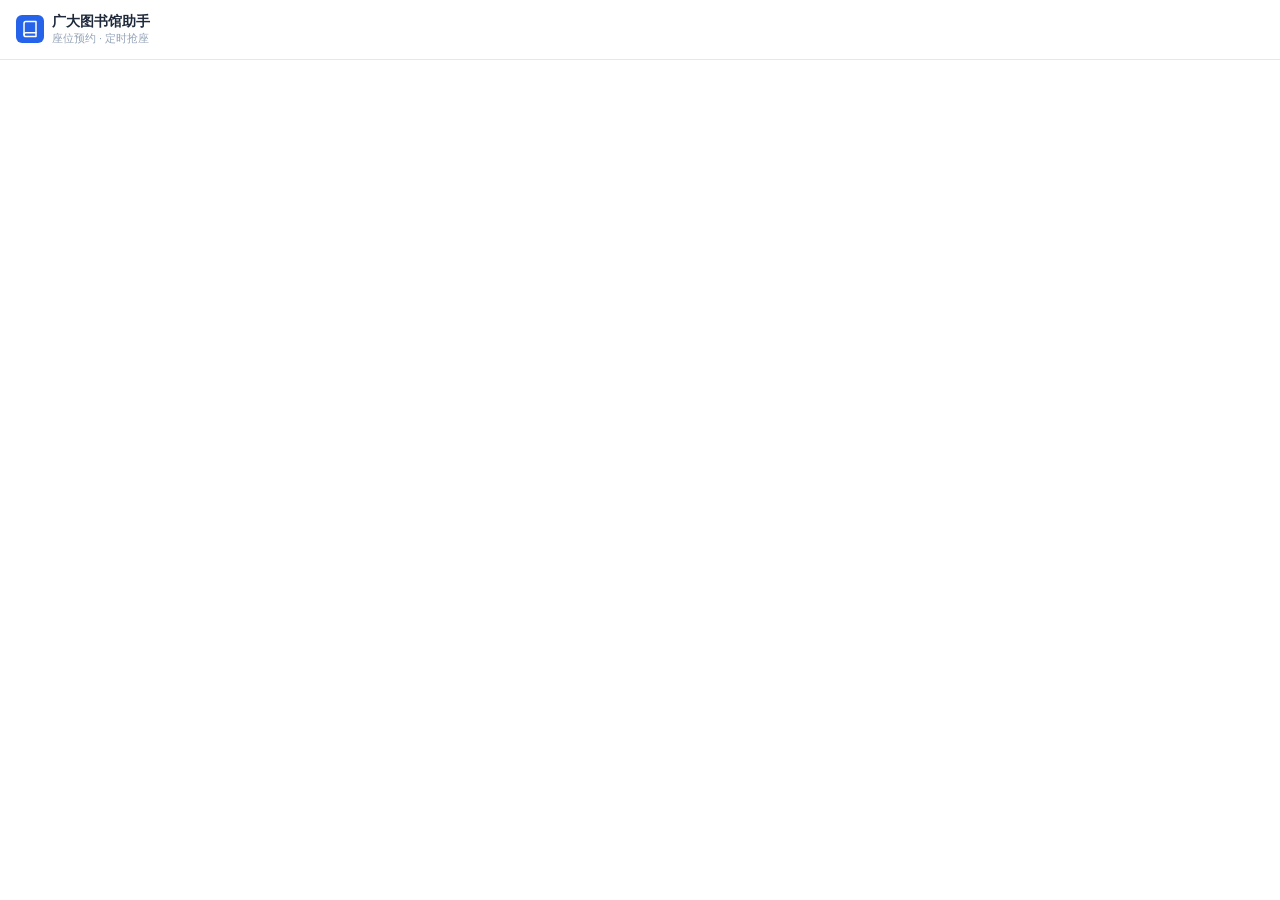
==== nav.html @ 0c0d89a9 "Add files via upload" ====
<!DOCTYPE html>
<html lang="zh-CN">
<head>
<meta charset="UTF-8">
<meta name="viewport" content="width=device-width, initial-scale=1.0">
<title>功能导航</title>
<link rel="stylesheet" href="shared.css">
</head>
<body>

<div class="nav-panel">

  <!-- 头部 -->
  <div class="nav-header">
    <div class="nav-header-logo">
      <svg viewBox="0 0 24 24" fill="none" stroke="currentColor" stroke-width="2" stroke-linecap="round" stroke-linejoin="round"><path d="M4 19.5A2.5 2.5 0 0 1 6.5 17H20"/><path d="M6.5 2H20v20H6.5A2.5 2.5 0 0 1 4 19.5v-15A2.5 2.5 0 0 1 6.5 2z"/></svg>
    </div>
    <div>
      <div class="nav-header-title">广大图书馆助手</div>
      <div class="nav-header-sub">座位预约 · 定时抢座</div>
    </div>
  </div>

  <!-- 导航列表 -->
  <div class="nav-groups" id="navGroups"></div>

</div>

<!-- 二级视图：首页 FAQ -->
<div class="nav-subview" id="subview-home">
  <div class="nav-subview-header">
    <button class="nav-subview-back" onclick="closeSubview()">
      <svg viewBox="0 0 24 24" fill="none" stroke="currentColor" stroke-width="2" stroke-linecap="round" stroke-linejoin="round" width="18" height="18"><line x1="19" y1="12" x2="5" y2="12"/><polyline points="12 19 5 12 12 5"/></svg>
    </button>
    <span class="nav-subview-title">常见问题</span>
  </div>
  <div class="nav-subview-body" id="faqBody"></div>
</div>

<!-- 二级视图：精简态势分析 -->
<div class="nav-subview" id="subview-analysis-mini">
  <div class="nav-subview-header">
    <button class="nav-subview-back" onclick="closeSubview()">
      <svg viewBox="0 0 24 24" fill="none" stroke="currentColor" stroke-width="2" stroke-linecap="round" stroke-linejoin="round" width="18" height="18"><line x1="19" y1="12" x2="5" y2="12"/><polyline points="12 19 5 12 12 5"/></svg>
    </button>
    <span class="nav-subview-title">空座概览</span>
    <button class="btn btn-sm" onclick="loadAnalysisMini()" style="margin-left:auto;" title="刷新">
      <svg viewBox="0 0 24 24" fill="none" stroke="currentColor" stroke-width="2" stroke-linecap="round" stroke-linejoin="round" width="14" height="14"><polyline points="23 4 23 10 17 10"/><path d="M3.51 9a9 9 0 0 1 14.85-3.36L23 10"/></svg>
    </button>
  </div>
  <div class="nav-subview-body" id="analysisBody">
    <div class="loading"><div class="spinner"></div>加载中...</div>
  </div>
</div>

<!-- 对话引导浮层 -->
<div class="dialog-prompt" id="dialogPrompt">
  <button class="prompt-close" onclick="hidePrompt()">&times;</button>
  <div class="prompt-title" id="promptTitle"></div>
  <div class="prompt-hint" id="promptHint"></div>
</div>

<script src="shared.js"></script>
<script>
(function() {
  const { NAV_CONFIG, ICONS, sendToParent, MSG, apiGet, escapeHtml, debounce } = window.LibPanel;

  let activeId = null;

  // ---------- 渲染导航 ----------
  function renderNav() {
    const container = document.getElementById('navGroups');
    container.innerHTML = NAV_CONFIG.map(group => `
      <div class="nav-group-label">${escapeHtml(group.group)}</div>
      ${group.items.map(item => `
        <div class="nav-item ${activeId === item.id ? 'active' : ''}"
             id="nav-${escapeHtml(item.id)}"
             role="button"
             tabindex="0"
             aria-label="${escapeHtml(item.label)}：${escapeHtml(item.desc)}"
             data-nav-id="${escapeHtml(item.id)}">
          <span class="nav-item-icon">${ICONS[item.icon] || ICONS.list}</span>
          <span class="nav-item-label">${escapeHtml(item.label)}</span>
        </div>
      `).join('')}
    `).join('');

    // 修复：用事件委托替代 onclick 字符串拼接，避免潜在 XSS
    container.querySelectorAll('.nav-item').forEach(el => {
      const navId = el.dataset.navId;
      el.addEventListener('click', () => onNavClick(navId));
      el.addEventListener('keydown', (e) => {
        if (e.key === 'Enter' || e.key === ' ') {
          e.preventDefault();
          onNavClick(navId);
        }
      });
    });
  }

  // ---------- 导航点击处理 ----------
  window.onNavClick = function(itemId) {
    const item = findItem(itemId);
    if (!item) return;

    // 高亮当前项
    activeId = itemId;
    document.querySelectorAll('.nav-item').forEach(el => el.classList.remove('active'));
    const el = document.getElementById('nav-' + itemId);
    if (el) el.classList.add('active');

    const action = item.action;

    if (action.type === 'self') {
      // 左栏自展开二级视图
      showSubview(action.subview);
      return;
    }

    if (action.type === 'load-iframe') {
      // 请求父窗口在中间区加载 iframe
      sendToParent(MSG.LOAD_IFRAME, {
        target: action.target,
        params: action.params || {},
        navId: itemId,
      });
      // 同时显示兜底提示
      if (item.fallback && item.fallback.type === 'prompt') {
        showPrompt(item.label, item.fallback.message);
      }
      return;
    }

    if (action.type === 'trigger-task') {
      // 通过 CXBOT 协议触发任务流
      // shared.js 内部会根据 flow 自动选择 triggerTask 或 triggerByIntent
      sendToParent(MSG.TRIGGER_TASK, {
        flow: action.flow,
        message: action.message,  // 传递 action.message（如"看座位图"）
        params: action.params,
        navId: itemId,
      });
      // 同时显示兜底提示
      if (item.fallback && item.fallback.type === 'prompt') {
        showPrompt(item.label, item.fallback.message);
      }
      return;
    }
  };

  function findItem(id) {
    for (const group of NAV_CONFIG) {
      const item = group.items.find(i => i.id === id);
      if (item) return item;
    }
    return null;
  }

  // ---------- 二级视图 ----------
  window.showSubview = function(name) {
    closeSubview();
    const el = document.getElementById('subview-' + name);
    if (el) {
      el.classList.add('visible');
      if (name === 'home') renderFAQ();
      if (name === 'analysis-mini') loadAnalysisMini();
    }
  };

  window.closeSubview = function() {
    document.querySelectorAll('.nav-subview').forEach(el => el.classList.remove('visible'));
  };

  // ---------- FAQ 内容 ----------
  function renderFAQ() {
    const faqs = [
      { q: '如何绑定图书馆账号？', a: '在对话框输入「绑定账号」，按提示输入学号和图书馆密码即可。密码会加密存储，不会明文展示。' },
      { q: '定时抢座几点执行？', a: '每日 06:15 自动执行。设置后在右栏可查看任务状态。如需取消，在对话框输入「取消定时任务」。' },
      { q: '为什么预约失败？', a: '常见原因：1) 座位已被他人预约 2) 当前时段不可预约 3) 有未完成的预约冲突 4) 信誉分不足。建议选择空闲座位。' },
      { q: '如何查看座位状态？', a: '点击左侧「互动座位图」可查看实时座位状态。绿色=空闲，黄色=部分已约，红色=已约，蓝色=我的预约。' },
      { q: '密码安全吗？', a: '密码使用 AES-GCM 加密存储，传输使用 HTTPS。平台和开发者都无法看到明文密码。' },
      { q: '图书馆官网', a: 'https://libbooking.gzhu.edu.cn' },
    ];

    document.getElementById('faqBody').innerHTML = faqs.map((f, i) => `
      <div class="card js-faq-item" style="cursor:pointer;" data-faq-q="${escapeHtml(f.q)}">
        <div style="font-size:13px;font-weight:600;color:var(--color-text);margin-bottom:4px;">${escapeHtml(f.q)}</div>
        <div style="font-size:12px;color:var(--color-text-secondary);line-height:1.5;">${escapeHtml(f.a)}</div>
      </div>
    `).join('');

    // 修复 P1-5：用事件委托替代 onclick 注入，避免 XSS
    document.querySelectorAll('.js-faq-item').forEach(el => {
      el.addEventListener('click', () => askFAQ(el.dataset.faqQ));
    });
  }

  window.askFAQ = function(question) {
    sendToParent(MSG.TRIGGER_TASK, { flow: 'chat', message: question });
    showPrompt('已发送问题', '请在对话框查看回复');
  };

  // ---------- 精简空座概览 ----------
  // 后端 GET /api/rooms?type=seat 返回树形结构：
  //   {"code":0, "tree":[{"id":1,"name":"2楼","total":500,"remain":200,"children":[...]}]}
  // 比逐个调 /api/analysis 快得多，且已有 total/remain 字段
  // 修复：加防抖，避免快速点击刷新按钮发多个请求
  const loadAnalysisMiniRaw = async function() {
    const body = document.getElementById('analysisBody');
    body.innerHTML = '<div class="loading"><div class="spinner"></div>加载中...</div>';

    try {
      const resp = await apiGet('/api/rooms', { type: 'seat' });
      if (!resp || resp.code !== 0) throw new Error(resp ? resp.msg || '查询失败' : '无响应');

      const tree = resp.tree || [];
      if (tree.length === 0) {
        body.innerHTML = '<div class="empty-state">暂无数据</div>';
        return;
      }

      // 递归提取叶子节点（具体房间），计算空闲率
      const rooms = [];
      function walk(nodes) {
        for (const n of nodes || []) {
          if (n.children && n.children.length > 0) {
            walk(n.children);
          } else {
            rooms.push({
              name: n.name,
              total: n.total || 0,
              remain: n.remain || 0,
            });
          }
        }
      }
      walk(tree);

      if (rooms.length === 0) {
        body.innerHTML = '<div class="empty-state">暂无房间数据</div>';
        return;
      }

      // 按剩余空位排序，显示前 12 个
      const sorted = rooms.sort((a, b) => b.remain - a.remain).slice(0, 12);
      const totalRemain = rooms.reduce((s, r) => s + r.remain, 0);
      const totalAll = rooms.reduce((s, r) => s + r.total, 0);

      body.innerHTML = `
        <div class="alert alert-success" style="margin-bottom:8px;">
          <span>${ICONS.info}</span>
          <div>全馆空座 ${totalRemain} / ${totalAll}（点击预约）</div>
        </div>
        ${sorted.map(r => {
          const rate = r.total > 0 ? ((r.total - r.remain) / r.total * 100) : 0;
          const badgeClass = r.remain > 10 ? 'badge-success' : r.remain > 3 ? 'badge-warning' : 'badge-danger';
          return `
            <div class="task-card js-reserve-room" style="cursor:pointer;" data-room-name="${escapeHtml(r.name)}">
              <div class="task-info">
                <div class="task-name">${escapeHtml(r.name)}</div>
                <div class="task-meta">空 ${r.remain} / 共 ${r.total} 座</div>
              </div>
              <span class="badge ${badgeClass}">${rate.toFixed(0)}% 占用</span>
            </div>
          `;
        }).join('')}
      `;

      // 修复 P1-5：用事件委托替代 onclick 注入
      body.querySelectorAll('.js-reserve-room').forEach(el => {
        el.addEventListener('click', () => reserveFromAnalysis(el.dataset.roomName));
      });
    } catch (e) {
      body.innerHTML = `
        <div class="alert alert-warning">
          <span>${ICONS.alert}</span>
          <div>加载失败：${escapeHtml(e.message)}</div>
        </div>`;
    }
  };

  // 防抖版本：500ms 内多次点击只执行最后一次
  const loadAnalysisMini = debounce(loadAnalysisMiniRaw, 500);

  window.reserveFromAnalysis = function(roomName) {
    sendToParent(MSG.TRIGGER_TASK, { flow: 'seat-reserve', message: '我要预约 ' + roomName + ' 的座位' });
    closeSubview();
    showPrompt('已在对话框发起预约', '请按提示选择座位和时段');
  };

  window.loadAnalysisMini = loadAnalysisMini;

  // ---------- 对话引导浮层 ----------
  let promptTimer = null;
  function showPrompt(title, hint) {
    const el = document.getElementById('dialogPrompt');
    document.getElementById('promptTitle').textContent = title;
    document.getElementById('promptHint').textContent = hint;
    el.classList.add('visible');
    clearTimeout(promptTimer);
    promptTimer = setTimeout(hidePrompt, 5000);
  }
  window.hidePrompt = function() {
    document.getElementById('dialogPrompt').classList.remove('visible');
  };

  // ---------- 监听父窗口消息 ----------
  window.LibPanel.onParentMessage({
    [window.LibPanel.MSG_FROM_PARENT.REFRESH]: () => {
      // 父窗口请求刷新
    },
    [window.LibPanel.MSG_FROM_PARENT.NAV_UPDATE]: (payload) => {
      // 父窗口更新导航高亮
      if (payload && payload.activeId) {
        activeId = payload.activeId;
        renderNav();
      }
    },
  });

  // ---------- 初始化 ----------
  renderNav();
})();
</script>
</body>
</html>
---- shared.css ----
/* ============================================================
 * 广大图书馆助手 - iframe 面板共享样式系统
 * 设计令牌 + 通用组件 + 面板专属布局
 * ============================================================ */

/* ---------- 设计令牌 ---------- */
:root {
  /* 配色（与 seatmap_test.html 保持一致） */
  --color-primary: #2563EB;
  --color-primary-hover: #1D4ED8;
  --color-primary-light: #DBEAFE;
  --color-bg: #F5F7FA;
  --color-surface: #FFFFFF;
  --color-text: #1E293B;
  --color-text-secondary: #64748B;
  --color-text-muted: #94A3B8;
  --color-border: #E4E7EC;
  --color-border-light: #F1F5F9;
  --color-success: #22C55E;
  --color-success-light: #DCFCE7;
  --color-warning: #F59E0B;
  --color-warning-light: #FEF3C7;
  --color-danger: #EF4444;
  --color-danger-light: #FEE2E2;
  --color-info: #3B82F6;

  /* 字体 */
  --font-family: -apple-system, "PingFang SC", "Microsoft YaHei", "Segoe UI", sans-serif;
  --font-mono: "Fira Code", "Consolas", "SF Mono", monospace;

  /* 字号 */
  --text-xs: 11px;
  --text-sm: 12px;
  --text-base: 13px;
  --text-md: 14px;
  --text-lg: 16px;
  --text-xl: 18px;

  /* 间距 */
  --space-1: 4px;
  --space-2: 8px;
  --space-3: 12px;
  --space-4: 16px;
  --space-5: 20px;
  --space-6: 24px;

  /* 圆角 */
  --radius-sm: 4px;
  --radius-md: 6px;
  --radius-lg: 8px;
  --radius-xl: 12px;

  /* 阴影 */
  --shadow-sm: 0 1px 2px rgba(0, 0, 0, 0.05);
  --shadow-md: 0 2px 8px rgba(0, 0, 0, 0.08);
  --shadow-lg: 0 4px 16px rgba(0, 0, 0, 0.12);

  /* 动画 */
  --transition: 150ms ease;
  --transition-slow: 250ms ease;
}

/* ---------- 基础重置 ---------- */
* { margin: 0; padding: 0; box-sizing: border-box; }

html, body {
  font-family: var(--font-family);
  font-size: var(--text-base);
  color: var(--color-text);
  background: var(--color-bg);
  line-height: 1.5;
  -webkit-font-smoothing: antialiased;
  -moz-osx-font-smoothing: grayscale;
}

/* 滚动条 */
::-webkit-scrollbar { width: 5px; height: 5px; }
::-webkit-scrollbar-track { background: transparent; }
::-webkit-scrollbar-thumb { background: var(--color-border); border-radius: 3px; }
::-webkit-scrollbar-thumb:hover { background: var(--color-text-muted); }

/* ---------- 通用组件：卡片 ---------- */
.card {
  background: var(--color-surface);
  border: 1px solid var(--color-border);
  border-radius: var(--radius-lg);
  padding: var(--space-3);
  margin-bottom: var(--space-2);
  box-shadow: var(--shadow-sm);
}

.card-header {
  display: flex;
  align-items: center;
  gap: var(--space-2);
  margin-bottom: var(--space-2);
  font-size: var(--text-md);
  font-weight: 600;
  color: var(--color-text);
}

.card-header svg {
  width: 16px;
  height: 16px;
  color: var(--color-primary);
  flex-shrink: 0;
}

.card-body {
  font-size: var(--text-base);
  color: var(--color-text-secondary);
}

/* ---------- 通用组件：按钮 ---------- */
.btn {
  display: inline-flex;
  align-items: center;
  justify-content: center;
  gap: var(--space-1);
  padding: var(--space-2) var(--space-3);
  border: 1px solid var(--color-border);
  border-radius: var(--radius-md);
  background: var(--color-surface);
  color: var(--color-text);
  font-size: var(--text-base);
  font-family: inherit;
  cursor: pointer;
  transition: all var(--transition);
  white-space: nowrap;
  min-height: 32px;
}

.btn:hover { border-color: var(--color-primary); color: var(--color-primary); }
.btn:active { transform: scale(0.97); }
.btn:focus-visible { outline: 2px solid var(--color-primary); outline-offset: 2px; }

.btn-primary {
  background: var(--color-primary);
  border-color: var(--color-primary);
  color: #fff;
}
.btn-primary:hover { background: var(--color-primary-hover); border-color: var(--color-primary-hover); color: #fff; }

.btn-danger {
  background: var(--color-danger);
  border-color: var(--color-danger);
  color: #fff;
}
.btn-danger:hover { background: #DC2626; border-color: #DC2626; color: #fff; }

.btn-sm { padding: 3px 8px; font-size: var(--text-sm); min-height: 26px; }
.btn-block { width: 100%; }

/* ---------- 通用组件：状态标签 ---------- */
.badge {
  display: inline-flex;
  align-items: center;
  gap: 3px;
  padding: 2px 8px;
  border-radius: 10px;
  font-size: var(--text-xs);
  font-weight: 500;
  line-height: 1.4;
}
.badge-success { background: var(--color-success-light); color: #15803D; }
.badge-warning { background: var(--color-warning-light); color: #B45309; }
.badge-danger  { background: var(--color-danger-light);  color: #B91C1C; }
.badge-info    { background: var(--color-primary-light); color: #1E40AF; }
.badge-muted   { background: var(--color-border-light);  color: var(--color-text-secondary); }

/* ---------- 通用组件：列表项 ---------- */
.list-item {
  display: flex;
  align-items: center;
  gap: var(--space-2);
  padding: var(--space-2) 0;
  border-bottom: 1px solid var(--color-border-light);
  font-size: var(--text-base);
}
.list-item:last-child { border-bottom: 0; }
.list-item-label { color: var(--color-text-secondary); flex-shrink: 0; }
.list-item-value { color: var(--color-text); font-weight: 500; margin-left: auto; text-align: right; }

/* ---------- 通用组件：空状态 ---------- */
.empty-state {
  text-align: center;
  padding: var(--space-5) var(--space-3);
  color: var(--color-text-muted);
  font-size: var(--text-sm);
}
.empty-state svg { width: 32px; height: 32px; margin-bottom: var(--space-2); opacity: 0.4; }

/* ---------- 通用组件：加载态 ---------- */
.loading {
  display: flex;
  align-items: center;
  justify-content: center;
  gap: var(--space-2);
  padding: var(--space-4);
  color: var(--color-text-muted);
  font-size: var(--text-sm);
}
.spinner {
  width: 16px; height: 16px;
  border: 2px solid var(--color-border);
  border-top-color: var(--color-primary);
  border-radius: 50%;
  animation: spin 0.6s linear infinite;
}
@keyframes spin { to { transform: rotate(360deg); } }

/* ---------- 通用组件：提示条 ---------- */
.alert {
  display: flex;
  align-items: flex-start;
  gap: var(--space-2);
  padding: var(--space-2) var(--space-3);
  border-radius: var(--radius-md);
  font-size: var(--text-sm);
  line-height: 1.4;
}
.alert-info { background: var(--color-primary-light); color: #1E40AF; }
.alert-warning { background: var(--color-warning-light); color: #B45309; }
.alert-success { background: var(--color-success-light); color: #15803D; }

/* ---------- 面板专属：左栏导航 ---------- */
.nav-panel {
  display: flex;
  flex-direction: column;
  height: 100vh;
  background: var(--color-surface);
}

.nav-header {
  display: flex;
  align-items: center;
  gap: var(--space-2);
  padding: var(--space-3) var(--space-4);
  border-bottom: 1px solid var(--color-border);
  flex-shrink: 0;
}
.nav-header-logo {
  width: 28px; height: 28px;
  background: var(--color-primary);
  border-radius: var(--radius-md);
  display: flex; align-items: center; justify-content: center;
  color: #fff; flex-shrink: 0;
}
.nav-header-logo svg { width: 18px; height: 18px; }
.nav-header-title { font-size: var(--text-md); font-weight: 600; color: var(--color-text); line-height: 1.3; }
.nav-header-sub { font-size: var(--text-xs); color: var(--color-text-muted); }

.nav-groups {
  flex: 1;
  overflow-y: auto;
  padding: var(--space-2) 0;
}

.nav-group-label {
  padding: var(--space-2) var(--space-4) var(--space-1);
  font-size: var(--text-xs);
  color: var(--color-text-muted);
  text-transform: uppercase;
  letter-spacing: 0.5px;
  font-weight: 600;
}

.nav-item {
  display: flex;
  align-items: center;
  gap: var(--space-3);
  padding: var(--space-2) var(--space-4);
  cursor: pointer;
  transition: all var(--transition);
  border-left: 3px solid transparent;
  user-select: none;
}
.nav-item:hover { background: var(--color-border-light); }
.nav-item.active {
  background: var(--color-primary-light);
  border-left-color: var(--color-primary);
  color: var(--color-primary);
  font-weight: 600;
}
.nav-item:focus-visible { outline: 2px solid var(--color-primary); outline-offset: -2px; }

.nav-item-icon {
  width: 18px; height: 18px;
  color: var(--color-text-secondary);
  flex-shrink: 0;
  transition: color var(--transition);
}
.nav-item.active .nav-item-icon { color: var(--color-primary); }

.nav-item-label { font-size: var(--text-base); flex: 1; }

.nav-item-badge {
  font-size: var(--text-xs);
  padding: 1px 6px;
  border-radius: 8px;
  background: var(--color-danger);
  color: #fff;
  line-height: 1.4;
}

/* ---------- 面板专属：左栏二级视图 ---------- */
.nav-subview {
  position: absolute;
  inset: 0;
  background: var(--color-bg);
  z-index: 10;
  display: none;
  flex-direction: column;
}
.nav-subview.visible { display: flex; }

.nav-subview-header {
  display: flex;
  align-items: center;
  gap: var(--space-2);
  padding: var(--space-3) var(--space-4);
  border-bottom: 1px solid var(--color-border);
  background: var(--color-surface);
  flex-shrink: 0;
}
.nav-subview-back {
  border: 0; background: none; cursor: pointer;
  color: var(--color-primary); font-size: var(--text-md);
  padding: var(--space-1);
  display: flex; align-items: center;
}
.nav-subview-back:hover { color: var(--color-primary-hover); }
.nav-subview-title { font-size: var(--text-md); font-weight: 600; }
.nav-subview-body { flex: 1; overflow-y: auto; padding: var(--space-3); }

/* ---------- 面板专属：右栏 ---------- */
.panel-container {
  height: 100vh;
  overflow-y: auto;
  padding: var(--space-3);
}

.panel-section { margin-bottom: var(--space-3); }

.panel-section-title {
  font-size: var(--text-xs);
  color: var(--color-text-muted);
  text-transform: uppercase;
  letter-spacing: 0.5px;
  font-weight: 600;
  margin-bottom: var(--space-2);
  padding: 0 var(--space-1);
}

/* 预约卡片 */
.reservation-card {
  display: flex;
  align-items: center;
  gap: var(--space-3);
  padding: var(--space-3);
  background: var(--color-surface);
  border: 1px solid var(--color-border);
  border-radius: var(--radius-lg);
  margin-bottom: var(--space-2);
}
.reservation-card .seat-icon {
  width: 36px; height: 36px;
  background: var(--color-primary-light);
  border-radius: var(--radius-md);
  display: flex; align-items: center; justify-content: center;
  flex-shrink: 0;
}
.reservation-card .seat-icon svg { width: 18px; height: 18px; color: var(--color-primary); }
.reservation-card .seat-info { flex: 1; min-width: 0; }
.reservation-card .seat-name { font-size: var(--text-md); font-weight: 600; color: var(--color-text); }
.reservation-card .seat-time { font-size: var(--text-sm); color: var(--color-text-secondary); }

/* 任务卡片 */
.task-card {
  display: flex;
  align-items: center;
  gap: var(--space-2);
  padding: var(--space-2) var(--space-3);
  background: var(--color-surface);
  border: 1px solid var(--color-border);
  border-radius: var(--radius-md);
  margin-bottom: var(--space-2);
}
.task-card .task-info { flex: 1; min-width: 0; }
.task-card .task-name { font-size: var(--text-base); font-weight: 500; }
.task-card .task-meta { font-size: var(--text-xs); color: var(--color-text-muted); }

/* ---------- 对话引导浮层 ---------- */
.dialog-prompt {
  position: fixed;
  bottom: var(--space-4);
  left: var(--space-3);
  right: var(--space-3);
  background: var(--color-text);
  color: #fff;
  padding: var(--space-3);
  border-radius: var(--radius-lg);
  box-shadow: var(--shadow-lg);
  z-index: 100;
  display: none;
  font-size: var(--text-sm);
  line-height: 1.4;
}
.dialog-prompt.visible { display: block; animation: slideUp 200ms ease; }
.dialog-prompt .prompt-title { font-weight: 600; margin-bottom: var(--space-1); }
.dialog-prompt .prompt-hint { opacity: 0.8; }
.dialog-prompt .prompt-close {
  position: absolute; top: var(--space-1); right: var(--space-2);
  border: 0; background: none; color: #fff; opacity: 0.6;
  cursor: pointer; font-size: 16px;
}
.dialog-prompt .prompt-close:hover { opacity: 1; }

@keyframes slideUp {
  from { transform: translateY(20px); opacity: 0; }
  to { transform: translateY(0); opacity: 1; }
}

/* ---------- 响应式 ---------- */
@media (max-width: 360px) {
  :root { --text-base: 12px; --text-md: 13px; }
  .nav-item { padding: var(--space-2); }
}

/* 无障碍：减少动画 */
@media (prefers-reduced-motion: reduce) {
  *, *::before, *::after {
    animation-duration: 0.01ms !important;
    transition-duration: 0.01ms !important;
  }
}
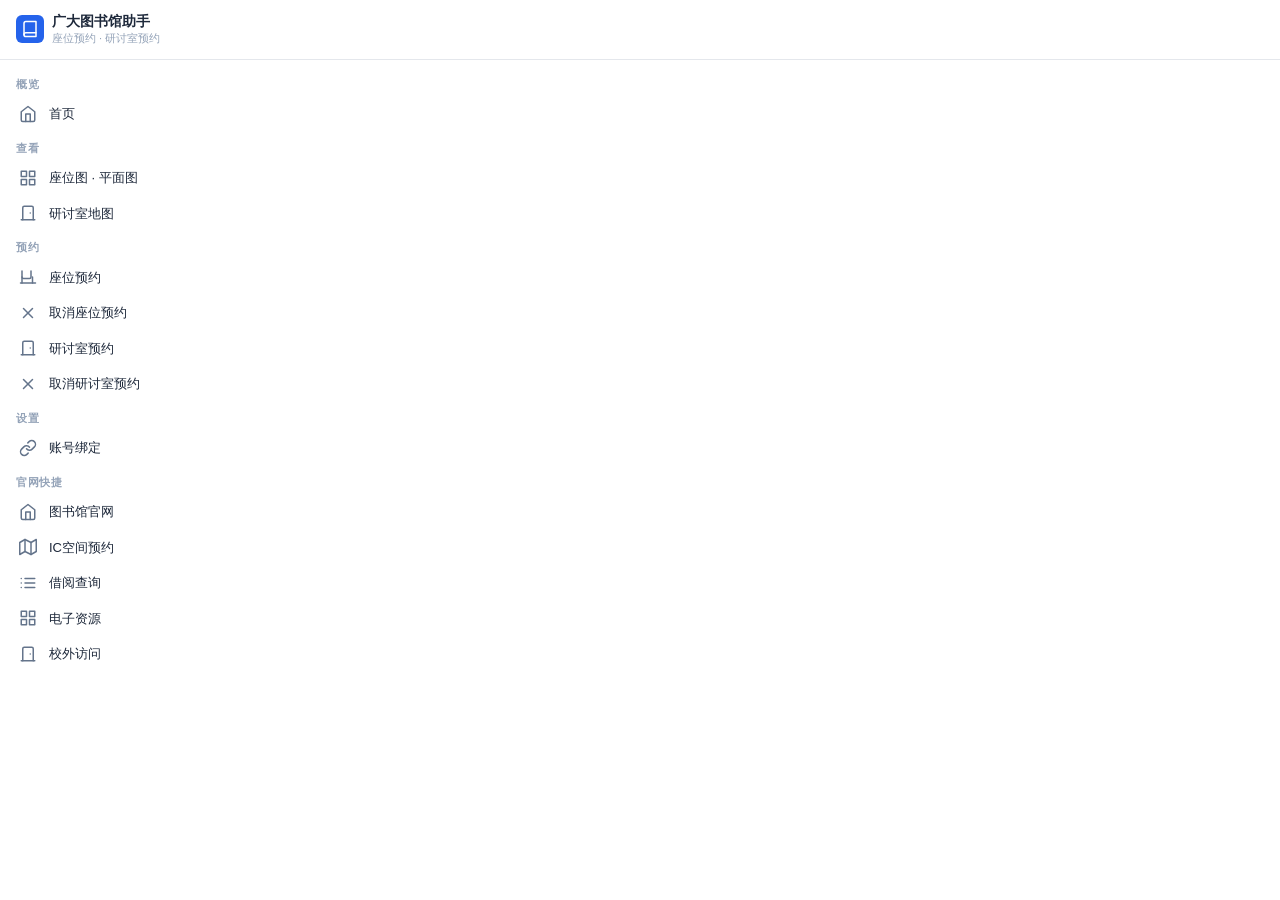
==== commit 7f6a4f8a: "Add files via upload" ====
--- a/nav.html
+++ b/nav.html
@@ -17,7 +17,7 @@
     </div>
     <div>
       <div class="nav-header-title">广大图书馆助手</div>
-      <div class="nav-header-sub">座位预约 · 定时抢座</div>
+      <div class="nav-header-sub">座位预约 · 研讨室预约</div>
     </div>
   </div>
 
@@ -37,22 +37,6 @@
   <div class="nav-subview-body" id="faqBody"></div>
 </div>
 
-<!-- 二级视图：精简态势分析 -->
-<div class="nav-subview" id="subview-analysis-mini">
-  <div class="nav-subview-header">
-    <button class="nav-subview-back" onclick="closeSubview()">
-      <svg viewBox="0 0 24 24" fill="none" stroke="currentColor" stroke-width="2" stroke-linecap="round" stroke-linejoin="round" width="18" height="18"><line x1="19" y1="12" x2="5" y2="12"/><polyline points="12 19 5 12 12 5"/></svg>
-    </button>
-    <span class="nav-subview-title">空座概览</span>
-    <button class="btn btn-sm" onclick="loadAnalysisMini()" style="margin-left:auto;" title="刷新">
-      <svg viewBox="0 0 24 24" fill="none" stroke="currentColor" stroke-width="2" stroke-linecap="round" stroke-linejoin="round" width="14" height="14"><polyline points="23 4 23 10 17 10"/><path d="M3.51 9a9 9 0 0 1 14.85-3.36L23 10"/></svg>
-    </button>
-  </div>
-  <div class="nav-subview-body" id="analysisBody">
-    <div class="loading"><div class="spinner"></div>加载中...</div>
-  </div>
-</div>
-
 <!-- 对话引导浮层 -->
 <div class="dialog-prompt" id="dialogPrompt">
   <button class="prompt-close" onclick="hidePrompt()">&times;</button>
@@ -63,7 +47,7 @@
 <script src="shared.js"></script>
 <script>
 (function() {
-  const { NAV_CONFIG, ICONS, sendToParent, MSG, apiGet, escapeHtml, debounce } = window.LibPanel;
+  const { NAV_CONFIG, ICONS, sendToParent, MSG, escapeHtml } = window.LibPanel;
 
   let activeId = null;
 
@@ -146,6 +130,16 @@
       }
       return;
     }
+
+    if (action.type === 'open-link') {
+      // 官网跳转：新窗口打开（iframe 内 window.open 需要平台 sandbox 允许 popups；
+      // 被拦截时降级为提示浮层，用户可复制地址手动访问）
+      const win = window.open(action.url, '_blank', 'noopener');
+      if (!win) {
+        showPrompt(item.label, '新窗口被拦截，请复制地址访问：' + action.url);
+      }
+      return;
+    }
   };
 
   function findItem(id) {
@@ -163,7 +157,6 @@
     if (el) {
       el.classList.add('visible');
       if (name === 'home') renderFAQ();
-      if (name === 'analysis-mini') loadAnalysisMini();
     }
   };
 
@@ -175,8 +168,7 @@
   function renderFAQ() {
     const faqs = [
       { q: '如何绑定图书馆账号？', a: '在对话框输入「绑定账号」，按提示输入学号和图书馆密码即可。密码会加密存储，不会明文展示。' },
-      { q: '定时抢座几点执行？', a: '每日 06:15 自动执行。设置后在右栏可查看任务状态。如需取消，在对话框输入「取消定时任务」。' },
-      { q: '为什么预约失败？', a: '常见原因：1) 座位已被他人预约 2) 当前时段不可预约 3) 有未完成的预约冲突 4) 信誉分不足。建议选择空闲座位。' },
+      { q: '为什么预约失败？', a: '常见原因：1) 座位已被他人预约 2) 当前时段不可预约 3) 有未完成的预约冲突。建议选择空闲座位。' },
       { q: '如何查看座位状态？', a: '点击左侧「互动座位图」可查看实时座位状态。绿色=空闲，黄色=部分已约，红色=已约，蓝色=我的预约。' },
       { q: '密码安全吗？', a: '密码使用 AES-GCM 加密存储，传输使用 HTTPS。平台和开发者都无法看到明文密码。' },
       { q: '图书馆官网', a: 'https://libbooking.gzhu.edu.cn' },
@@ -199,96 +191,6 @@
     sendToParent(MSG.TRIGGER_TASK, { flow: 'chat', message: question });
     showPrompt('已发送问题', '请在对话框查看回复');
   };
-
-  // ---------- 精简空座概览 ----------
-  // 后端 GET /api/rooms?type=seat 返回树形结构：
-  //   {"code":0, "tree":[{"id":1,"name":"2楼","total":500,"remain":200,"children":[...]}]}
-  // 比逐个调 /api/analysis 快得多，且已有 total/remain 字段
-  // 修复：加防抖，避免快速点击刷新按钮发多个请求
-  const loadAnalysisMiniRaw = async function() {
-    const body = document.getElementById('analysisBody');
-    body.innerHTML = '<div class="loading"><div class="spinner"></div>加载中...</div>';
-
-    try {
-      const resp = await apiGet('/api/rooms', { type: 'seat' });
-      if (!resp || resp.code !== 0) throw new Error(resp ? resp.msg || '查询失败' : '无响应');
-
-      const tree = resp.tree || [];
-      if (tree.length === 0) {
-        body.innerHTML = '<div class="empty-state">暂无数据</div>';
-        return;
-      }
-
-      // 递归提取叶子节点（具体房间），计算空闲率
-      const rooms = [];
-      function walk(nodes) {
-        for (const n of nodes || []) {
-          if (n.children && n.children.length > 0) {
-            walk(n.children);
-          } else {
-            rooms.push({
-              name: n.name,
-              total: n.total || 0,
-              remain: n.remain || 0,
-            });
-          }
-        }
-      }
-      walk(tree);
-
-      if (rooms.length === 0) {
-        body.innerHTML = '<div class="empty-state">暂无房间数据</div>';
-        return;
-      }
-
-      // 按剩余空位排序，显示前 12 个
-      const sorted = rooms.sort((a, b) => b.remain - a.remain).slice(0, 12);
-      const totalRemain = rooms.reduce((s, r) => s + r.remain, 0);
-      const totalAll = rooms.reduce((s, r) => s + r.total, 0);
-
-      body.innerHTML = `
-        <div class="alert alert-success" style="margin-bottom:8px;">
-          <span>${ICONS.info}</span>
-          <div>全馆空座 ${totalRemain} / ${totalAll}（点击预约）</div>
-        </div>
-        ${sorted.map(r => {
-          const rate = r.total > 0 ? ((r.total - r.remain) / r.total * 100) : 0;
-          const badgeClass = r.remain > 10 ? 'badge-success' : r.remain > 3 ? 'badge-warning' : 'badge-danger';
-          return `
-            <div class="task-card js-reserve-room" style="cursor:pointer;" data-room-name="${escapeHtml(r.name)}">
-              <div class="task-info">
-                <div class="task-name">${escapeHtml(r.name)}</div>
-                <div class="task-meta">空 ${r.remain} / 共 ${r.total} 座</div>
-              </div>
-              <span class="badge ${badgeClass}">${rate.toFixed(0)}% 占用</span>
-            </div>
-          `;
-        }).join('')}
-      `;
-
-      // 修复 P1-5：用事件委托替代 onclick 注入
-      body.querySelectorAll('.js-reserve-room').forEach(el => {
-        el.addEventListener('click', () => reserveFromAnalysis(el.dataset.roomName));
-      });
-    } catch (e) {
-      body.innerHTML = `
-        <div class="alert alert-warning">
-          <span>${ICONS.alert}</span>
-          <div>加载失败：${escapeHtml(e.message)}</div>
-        </div>`;
-    }
-  };
-
-  // 防抖版本：500ms 内多次点击只执行最后一次
-  const loadAnalysisMini = debounce(loadAnalysisMiniRaw, 500);
-
-  window.reserveFromAnalysis = function(roomName) {
-    sendToParent(MSG.TRIGGER_TASK, { flow: 'seat-reserve', message: '我要预约 ' + roomName + ' 的座位' });
-    closeSubview();
-    showPrompt('已在对话框发起预约', '请按提示选择座位和时段');
-  };
-
-  window.loadAnalysisMini = loadAnalysisMini;
 
   // ---------- 对话引导浮层 ----------
   let promptTimer = null;
--- a/shared.css
+++ b/shared.css
@@ -168,6 +168,66 @@
 .badge-info    { background: var(--color-primary-light); color: #1E40AF; }
 .badge-muted   { background: var(--color-border-light);  color: var(--color-text-secondary); }
 
+/* ---------- 通用组件：表单（方案 4 内嵌绑定表单） ---------- */
+.form-field { margin-bottom: 10px; }
+.form-label {
+  display: block;
+  font-size: var(--text-sm);
+  color: var(--color-text-secondary);
+  margin-bottom: 4px;
+}
+.form-input {
+  width: 100%;
+  padding: var(--space-2) var(--space-3);
+  border: 1px solid var(--color-border);
+  border-radius: var(--radius-md);
+  background: var(--color-surface);
+  color: var(--color-text);
+  font-size: var(--text-base);
+  font-family: inherit;
+  min-height: 34px;
+  transition: border-color var(--transition);
+}
+.form-input:focus { outline: none; border-color: var(--color-primary); }
+.form-input::placeholder { color: var(--color-text-muted); }
+/* 密码框可见性切换（掩码 ↔ 明文，纯本地渲染层切换，不影响传输与存储） */
+.pwd-wrap { position: relative; }
+.pwd-wrap .form-input { padding-right: 38px; }
+.pwd-toggle {
+  position: absolute;
+  right: 4px;
+  top: 50%;
+  transform: translateY(-50%);
+  display: flex;
+  align-items: center;
+  justify-content: center;
+  background: none;
+  border: none;
+  cursor: pointer;
+  padding: 6px;
+  color: var(--color-text-secondary);
+}
+.pwd-toggle:hover { color: var(--color-text); }
+.pwd-toggle svg { width: 16px; height: 16px; }
+.form-check {
+  display: flex;
+  align-items: center;
+  gap: 6px;
+  font-size: var(--text-sm);
+  color: var(--color-text-secondary);
+  cursor: pointer;
+  user-select: none;
+}
+.form-check input[type="checkbox"] { accent-color: var(--color-primary); cursor: pointer; }
+.form-msg { font-size: var(--text-sm); margin-top: 8px; word-break: break-all; }
+.form-msg-error { color: var(--color-danger); }
+.form-footnote {
+  font-size: var(--text-sm);
+  color: var(--color-text-secondary);
+  opacity: 0.75;
+  margin-top: 10px;
+  text-align: center;
+}
 /* ---------- 通用组件：列表项 ---------- */
 .list-item {
   display: flex;
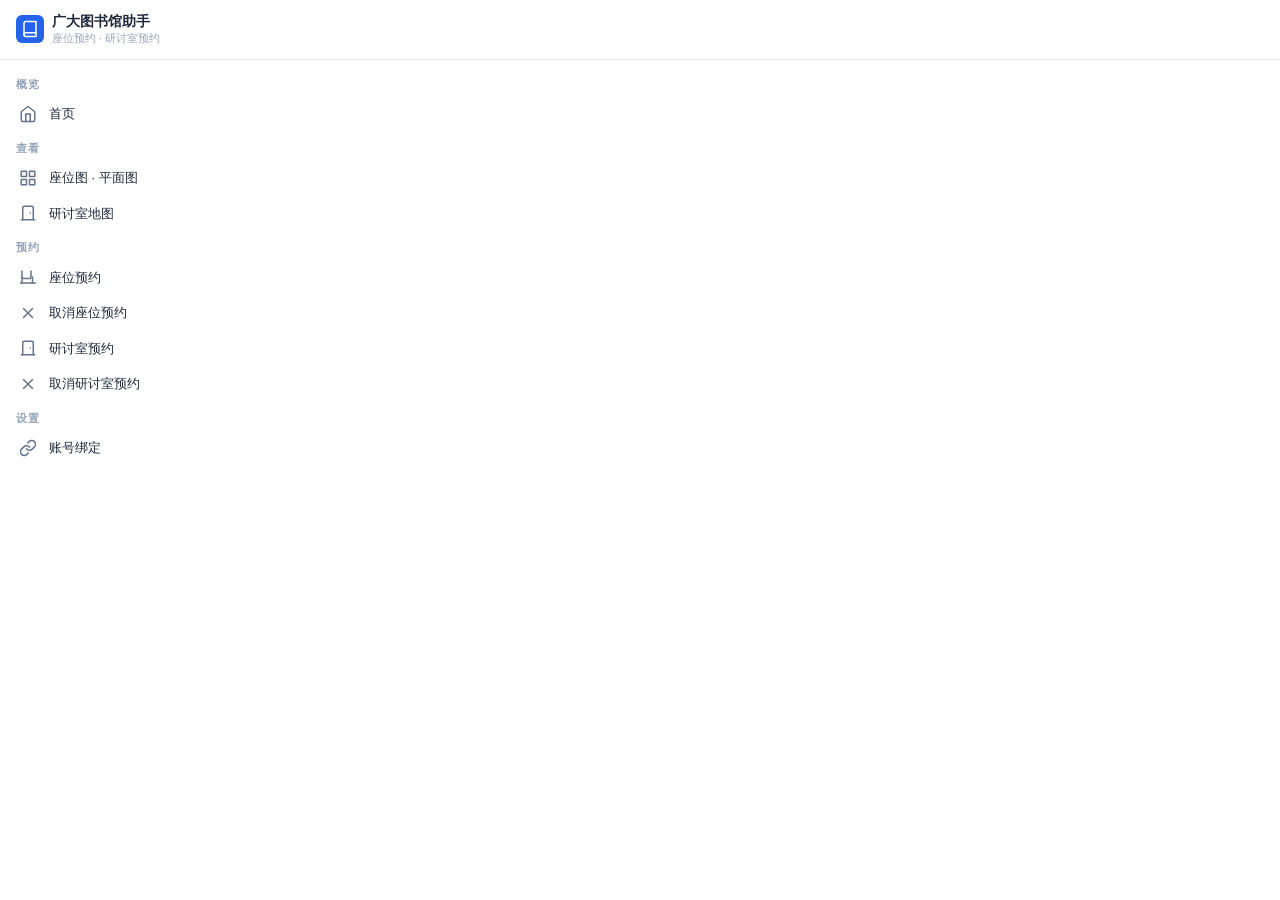
==== commit 2507d550: "Add files via upload" ====
--- a/nav.html
+++ b/nav.html
@@ -131,15 +131,6 @@
       return;
     }
 
-    if (action.type === 'open-link') {
-      // 官网跳转：新窗口打开（iframe 内 window.open 需要平台 sandbox 允许 popups；
-      // 被拦截时降级为提示浮层，用户可复制地址手动访问）
-      const win = window.open(action.url, '_blank', 'noopener');
-      if (!win) {
-        showPrompt(item.label, '新窗口被拦截，请复制地址访问：' + action.url);
-      }
-      return;
-    }
   };
 
   function findItem(id) {
